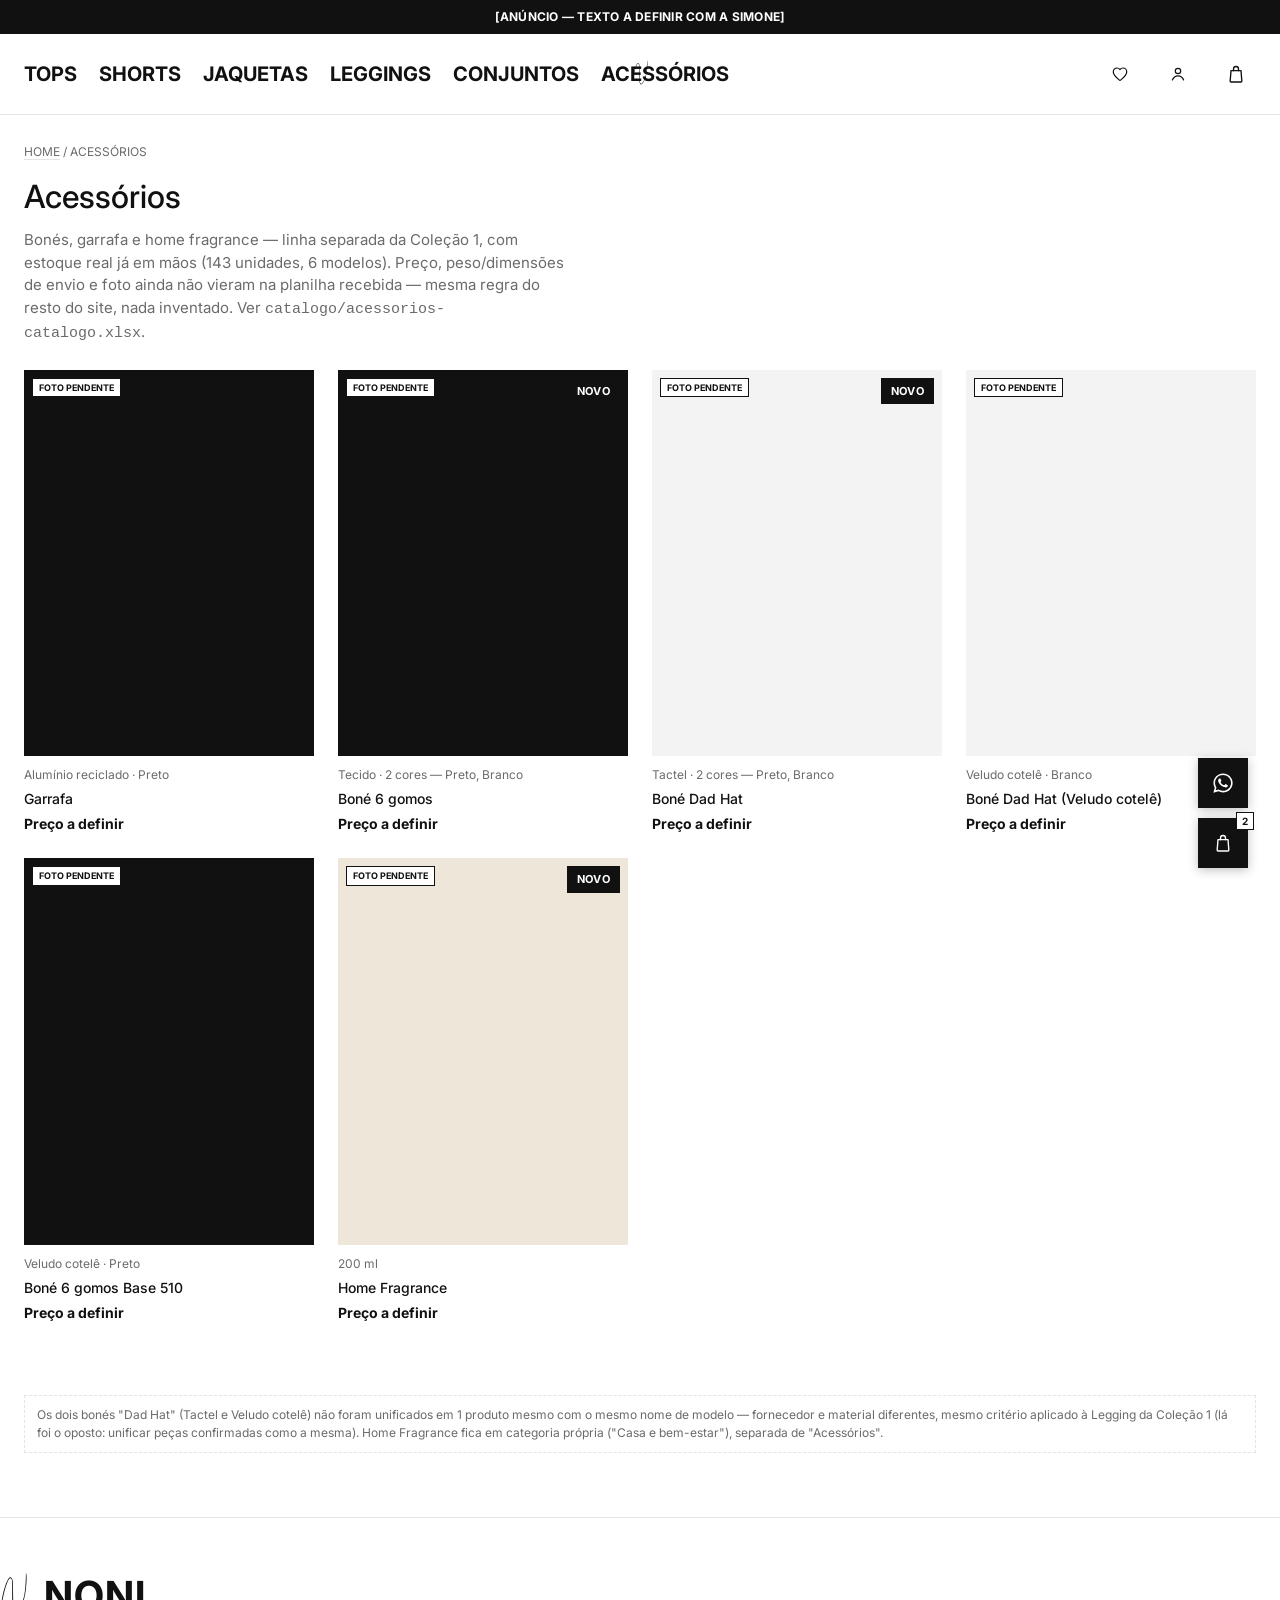
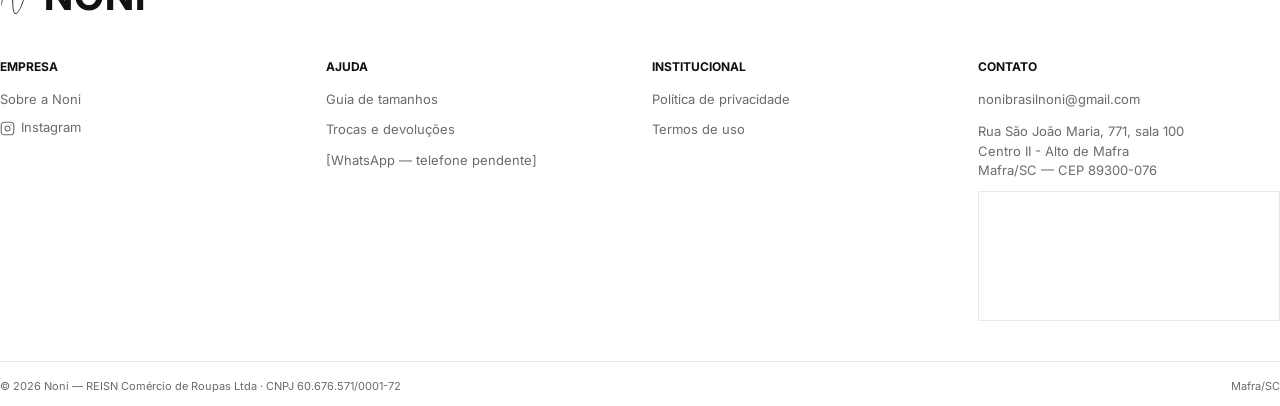
==== acessorios.html @ 7a0b037b "Logo real da marca + página de Acessórios - Substitui o wordmark em texto "NONI" pelo monograma da m" ====
<!doctype html>
<html lang="pt-BR">
<head>
<meta charset="utf-8">
<meta name="viewport" content="width=device-width, initial-scale=1">
<title>Noni — Acessórios (protótipo)</title>
<link rel="preconnect" href="https://fonts.googleapis.com">
<link rel="preconnect" href="https://fonts.gstatic.com" crossorigin>
<link href="https://fonts.googleapis.com/css2?family=Inter:wght@400;500;700&display=swap" rel="stylesheet">
<link rel="stylesheet" href="assets/estilo.css">
</head>
<body>
<a class="skip-link" href="#conteudo">Pular para o conteúdo</a>

<div class="topbar">[ANÚNCIO — TEXTO A DEFINIR COM A SIMONE]</div>

<header class="header">
  <div class="lado">
    <button class="icon-btn menu-mobile-btn" aria-label="Abrir menu" aria-expanded="false" aria-controls="nav-mobile"><svg aria-hidden="true" focusable="false" width="20" height="20" viewBox="0 0 24 24" fill="none" stroke="currentColor" stroke-width="1.8" stroke-linecap="round"><line x1="3" y1="7" x2="21" y2="7"/><line x1="3" y1="12" x2="21" y2="12"/><line x1="3" y1="17" x2="21" y2="17"/></svg></button>
    <nav class="desktop-nav" aria-label="Navegação principal">
      <a href="colecao.html?tipo=tops">Tops</a>
      <a href="colecao.html?tipo=shorts">Shorts</a>
      <a href="colecao.html?tipo=jaquetas">Jaquetas</a>
      <a href="colecao.html?tipo=leggings">Leggings</a>
      <a href="conjuntos.html">Conjuntos</a>
      <a href="acessorios.html"><strong>Acessórios</strong></a>
    </nav>
  </div>
  <a href="index.html" class="logo" aria-label="Noni"><svg class="logo-mark" viewBox="180 241 235 400" fill="currentColor" aria-hidden="true" focusable="false"><path d="M 192.859375 517.648438 C 189.742188 463.351562 220.789062 339.894531 250.992188 294.34375 C 271.96875 268.695312 285.515625 297.582031 286.59375 318.917969 C 289.230469 352.476562 288.628906 387.238281 288.871094 420.679688 C 288.988281 446.691406 290.1875 471.621094 290.070312 498.113281 C 290.90625 522.5625 290.308594 547.976562 297.738281 571.347656 C 313.320312 605.75 340.292969 553.847656 348.082031 538.503906 C 357.3125 520.285156 364.144531 501.109375 370.136719 481.570312 C 387.398438 426.074219 390.15625 376.449219 392.792969 342.050781 C 394.230469 323.113281 395.789062 296.742188 395.90625 264.859375 C 395.667969 255.75 396.027344 251.195312 396.988281 251.074219 C 397.707031 250.953125 399.503906 252.992188 400.101562 257.425781 C 403.9375 288.472656 401.421875 319.277344 398.90625 350.800781 C 395.90625 398.746094 387.636719 445.851562 373.613281 491.640625 C 367.378906 513.933594 320.753906 630.441406 293.664062 576.863281 C 285.875 557.085938 284.914062 536.226562 283.476562 514.894531 C 282.039062 488.523438 281.4375 461.792969 281.4375 435.542969 C 281.078125 396.347656 282.996094 356.554688 280.359375 317.597656 C 280.597656 304.894531 272.6875 282.117188 257.824219 297.101562 C 251.472656 304.054688 247.277344 314.480469 243.441406 322.394531 C 222.464844 372.375 210.480469 424.875 200.769531 477.976562 C 199.332031 485.644531 198.132812 493.796875 197.535156 501.707031 C 196.457031 514.414062 195.855469 523.761719 194.65625 523.761719 C 194.296875 523.761719 193.699219 522.683594 192.859375 517.648438 Z M 192.859375 517.648438 "/></svg></a>
  <div class="lado">
    <button class="icon-btn" aria-label="Lista de desejos"><svg aria-hidden="true" focusable="false" width="18" height="18" viewBox="0 0 24 24" fill="none" stroke="currentColor" stroke-width="1.6" stroke-linejoin="round"><path d="M12 20.5c-.3 0-.6-.1-.8-.3C7.2 16.9 3 13.4 3 9.3 3 6.4 5.2 4 8 4c1.6 0 3.1.8 4 2.1C12.9 4.8 14.4 4 16 4c2.8 0 5 2.4 5 5.3 0 4.1-4.2 7.6-8.2 10.9-.2.2-.5.3-.8.3Z"/></svg></button>
    <button class="icon-btn" aria-label="Minha conta"><svg aria-hidden="true" focusable="false" width="18" height="18" viewBox="0 0 24 24" fill="none" stroke="currentColor" stroke-width="1.6"><circle cx="12" cy="8" r="3.6"/><path d="M4.5 20c1.4-3.6 4.4-5.6 7.5-5.6s6.1 2 7.5 5.6" stroke-linecap="round"/></svg></button>
    <a class="icon-btn" href="carrinho.html" aria-label="Sacola"><svg aria-hidden="true" focusable="false" width="20" height="20" viewBox="0 0 24 24" fill="none" stroke="currentColor" stroke-width="1.6" stroke-linejoin="round"><path d="M6 8h12l1 12.5a1 1 0 0 1-1 1.1H6a1 1 0 0 1-1-1.1L6 8Z"/><path d="M9 8V6a3 3 0 0 1 6 0v2" stroke-linecap="round"/></svg></a>
  </div>
</header>

<nav class="nav-mobile" id="nav-mobile" aria-label="Menu mobile" aria-hidden="true">
  <button class="fechar-menu" aria-label="Fechar menu"><svg aria-hidden="true" focusable="false" width="18" height="18" viewBox="0 0 24 24" fill="none" stroke="currentColor" stroke-width="1.8" stroke-linecap="round"><line x1="5" y1="5" x2="19" y2="19"/><line x1="19" y1="5" x2="5" y2="19"/></svg></button>
  <a href="colecao.html?tipo=tops">Tops</a>
  <a href="colecao.html?tipo=shorts">Shorts</a>
  <a href="colecao.html?tipo=jaquetas">Jaquetas</a>
  <a href="colecao.html?tipo=leggings">Leggings</a>
  <a href="conjuntos.html">Conjuntos</a>
  <a href="acessorios.html">Acessórios</a>
</nav>

<main id="conteudo" class="container">
  <p class="breadcrumb"><a href="index.html">Home</a> / Acessórios</p>
  <h1 style="font-size:32px; font-weight:500; margin:8px 0 8px;">Acessórios</h1>
  <p style="color:var(--cinza-texto-sutil); max-width:60ch; margin:0 0 24px;">Bonés, garrafa e home fragrance — linha separada da Coleção 1, com estoque real já em mãos (143 unidades, 6 modelos). Preço, peso/dimensões de envio e foto ainda não vieram na planilha recebida — mesma regra do resto do site, nada inventado. Ver <code>catalogo/acessorios-catalogo.xlsx</code>.</p>

  <div class="grid-produtos" style="padding-bottom:64px;">

    <article class="card">
      <div class="card-foto" style="background:var(--cor-preto)">
        <span class="foto-pendente">Foto pendente</span>
        <button class="quick-add"><span>+</span> Adicionar rápido</button>
      </div>
      <div class="card-info">
        <p class="cores">Alumínio reciclado · Preto</p>
        <p class="titulo">Garrafa</p>
        <p class="preco">Preço a definir</p>
      </div>
    </article>

    <article class="card">
      <div class="card-foto" style="background:var(--cor-preto)">
        <span class="foto-pendente">Foto pendente</span>
        <span class="badge">Novo</span>
        <button class="quick-add"><span>+</span> Adicionar rápido</button>
      </div>
      <div class="card-info">
        <p class="cores">Tecido · 2 cores — Preto, Branco</p>
        <p class="titulo">Boné 6 gomos</p>
        <p class="preco">Preço a definir</p>
      </div>
    </article>

    <article class="card">
      <div class="card-foto" style="background:var(--cor-branco)">
        <span class="foto-pendente">Foto pendente</span>
        <span class="badge">Novo</span>
        <button class="quick-add"><span>+</span> Adicionar rápido</button>
      </div>
      <div class="card-info">
        <p class="cores">Tactel · 2 cores — Preto, Branco</p>
        <p class="titulo">Boné Dad Hat</p>
        <p class="preco">Preço a definir</p>
      </div>
    </article>

    <article class="card">
      <div class="card-foto" style="background:var(--cor-branco)">
        <span class="foto-pendente">Foto pendente</span>
        <button class="quick-add"><span>+</span> Adicionar rápido</button>
      </div>
      <div class="card-info">
        <p class="cores">Veludo cotelê · Branco</p>
        <p class="titulo">Boné Dad Hat (Veludo cotelê)</p>
        <p class="preco">Preço a definir</p>
      </div>
    </article>

    <article class="card">
      <div class="card-foto" style="background:var(--cor-preto)">
        <span class="foto-pendente">Foto pendente</span>
        <button class="quick-add"><span>+</span> Adicionar rápido</button>
      </div>
      <div class="card-info">
        <p class="cores">Veludo cotelê · Preto</p>
        <p class="titulo">Boné 6 gomos Base 510</p>
        <p class="preco">Preço a definir</p>
      </div>
    </article>

    <article class="card">
      <div class="card-foto" style="background:#efe6da">
        <span class="foto-pendente">Foto pendente</span>
        <span class="badge">Novo</span>
        <button class="quick-add"><span>+</span> Adicionar rápido</button>
      </div>
      <div class="card-info">
        <p class="cores">200 ml</p>
        <p class="titulo">Home Fragrance</p>
        <p class="preco">Preço a definir</p>
      </div>
    </article>

  </div>

  <p class="pendente-nota" style="margin-bottom:48px;">Os dois bonés "Dad Hat" (Tactel e Veludo cotelê) não foram unificados em 1 produto mesmo com o mesmo nome de modelo — fornecedor e material diferentes, mesmo critério aplicado à Legging da Coleção 1 (lá foi o oposto: unificar peças confirmadas como a mesma). Home Fragrance fica em categoria própria ("Casa e bem-estar"), separada de "Acessórios".</p>
</main>

<footer class="footer container">
  <div class="marca"><svg class="logo-mark" viewBox="180 241 235 400" fill="currentColor" aria-hidden="true" focusable="false"><path d="M 192.859375 517.648438 C 189.742188 463.351562 220.789062 339.894531 250.992188 294.34375 C 271.96875 268.695312 285.515625 297.582031 286.59375 318.917969 C 289.230469 352.476562 288.628906 387.238281 288.871094 420.679688 C 288.988281 446.691406 290.1875 471.621094 290.070312 498.113281 C 290.90625 522.5625 290.308594 547.976562 297.738281 571.347656 C 313.320312 605.75 340.292969 553.847656 348.082031 538.503906 C 357.3125 520.285156 364.144531 501.109375 370.136719 481.570312 C 387.398438 426.074219 390.15625 376.449219 392.792969 342.050781 C 394.230469 323.113281 395.789062 296.742188 395.90625 264.859375 C 395.667969 255.75 396.027344 251.195312 396.988281 251.074219 C 397.707031 250.953125 399.503906 252.992188 400.101562 257.425781 C 403.9375 288.472656 401.421875 319.277344 398.90625 350.800781 C 395.90625 398.746094 387.636719 445.851562 373.613281 491.640625 C 367.378906 513.933594 320.753906 630.441406 293.664062 576.863281 C 285.875 557.085938 284.914062 536.226562 283.476562 514.894531 C 282.039062 488.523438 281.4375 461.792969 281.4375 435.542969 C 281.078125 396.347656 282.996094 356.554688 280.359375 317.597656 C 280.597656 304.894531 272.6875 282.117188 257.824219 297.101562 C 251.472656 304.054688 247.277344 314.480469 243.441406 322.394531 C 222.464844 372.375 210.480469 424.875 200.769531 477.976562 C 199.332031 485.644531 198.132812 493.796875 197.535156 501.707031 C 196.457031 514.414062 195.855469 523.761719 194.65625 523.761719 C 194.296875 523.761719 193.699219 522.683594 192.859375 517.648438 Z M 192.859375 517.648438 "/></svg><span>Noni</span></div>
  <div class="colunas">
    <div>
      <h3>Empresa</h3>
      <ul>
        <li><a href="sobre.html">Sobre a Noni</a></li>
        <li><a class="social-link" href="https://www.instagram.com/noni_brasil" target="_blank" rel="noopener"><svg aria-hidden="true" focusable="false" width="15" height="15" viewBox="0 0 24 24" fill="none" stroke="currentColor" stroke-width="1.8" stroke-linecap="round" stroke-linejoin="round"><rect x="2" y="2" width="20" height="20" rx="5" ry="5"/><path d="M16 11.37A4 4 0 1 1 12.63 8 4 4 0 0 1 16 11.37z"/><line x1="17.5" y1="6.5" x2="17.5" y2="6.5"/></svg>Instagram</a></li>
      </ul>
    </div>
    <div>
      <h3>Ajuda</h3>
      <ul>
        <li><a href="guia-de-tamanhos.html">Guia de tamanhos</a></li>
        <li><a href="trocas-e-devolucoes.html">Trocas e devoluções</a></li>
        <li><a href="#">[WhatsApp — telefone pendente]</a></li>
      </ul>
    </div>
    <div>
      <h3>Institucional</h3>
      <ul>
        <li><a href="politica-de-privacidade.html">Política de privacidade</a></li>
        <li><a href="termos-de-uso.html">Termos de uso</a></li>
      </ul>
    </div>
    <div>
      <h3>Contato</h3>
      <ul>
        <li><a href="mailto:nonibrasilnoni@gmail.com">nonibrasilnoni@gmail.com</a></li>
      </ul>
      <address class="endereco">Rua São João Maria, 771, sala 100<br>Centro II - Alto de Mafra<br>Mafra/SC — CEP 89300-076</address>
      <iframe class="mapa" title="Localização da Noni no Google Maps" loading="lazy"
        src="https://www.google.com/maps?q=Rua+S%C3%A3o+Jo%C3%A3o+Maria+771+sala+100+Centro+II+Alto+de+Mafra+Mafra+SC+CEP+89300-076&output=embed"
        referrerpolicy="no-referrer-when-downgrade"></iframe>
    </div>
  </div>

  <div class="footer-base">
    <p>© 2026 Noni — REISN Comércio de Roupas Ltda · CNPJ 60.676.571/0001-72</p>
    <p>Mafra/SC</p>
  </div>
</footer>

<div class="flutuantes">
  <a class="flutuante-btn" href="#" aria-label="Falar no WhatsApp — telefone pendente" title="WhatsApp — telefone pendente"><svg aria-hidden="true" focusable="false" width="22" height="22" viewBox="0 0 448 512" fill="currentColor"><path d="M380.9 97.1C339 55.1 283.2 32 223.9 32c-122.4 0-222 99.6-222 222 0 39.1 10.2 77.3 29.6 111L0 480l117.7-30.9c32.4 17.7 68.9 27 106.1 27h.1c122.3 0 224.1-99.6 224.1-222 0-59.3-25.2-115-67.1-157zm-157 341.6c-33.2 0-65.7-8.9-94-25.7l-6.7-4-69.8 18.3L72 359.2l-4.4-7c-18.5-29.4-28.2-63.3-28.2-98.2 0-101.7 82.8-184.5 184.6-184.5 49.3 0 95.6 19.2 130.4 54.1 34.8 34.9 56.2 81.2 56.1 130.5 0 101.8-84.9 184.6-186.6 184.6zm101.2-138.2c-5.5-2.8-32.8-16.2-37.9-18-5.1-1.9-8.8-2.8-12.5 2.8-3.7 5.6-14.3 18-17.6 21.8-3.2 3.7-6.5 4.2-12 1.4-32.6-16.3-54-29.1-75.5-66-5.7-9.8 5.7-9.1 16.3-30.3 1.8-3.7.9-6.9-.5-9.7-1.4-2.8-12.5-30.1-17.1-41.2-4.5-10.8-9.1-9.3-12.5-9.5-3.2-.2-6.9-.2-10.6-.2-3.7 0-9.7 1.4-14.8 6.9-5.1 5.6-19.4 19-19.4 46.3 0 27.3 19.9 53.7 22.6 57.4 2.8 3.7 39.1 59.7 94.8 83.8 35.2 15.2 49 16.5 66.6 13.9 10.7-1.6 32.8-13.4 37.4-26.4 4.6-13 4.6-24.1 3.2-26.4-1.3-2.5-5-3.9-10.5-6.6z"/></svg></a>
  <a class="flutuante-btn" href="carrinho.html" aria-label="Ver sacola">
    <svg aria-hidden="true" focusable="false" width="20" height="20" viewBox="0 0 24 24" fill="none" stroke="currentColor" stroke-width="1.6" stroke-linejoin="round"><path d="M6 8h12l1 12.5a1 1 0 0 1-1 1.1H6a1 1 0 0 1-1-1.1L6 8Z"/><path d="M9 8V6a3 3 0 0 1 6 0v2" stroke-linecap="round"/></svg><span class="contagem">2</span>
  </a>
</div>

<script src="assets/app.js"></script>
</body>
</html>
---- assets/estilo.css ----
/* ==========================================================================
   NONI — Design system (protótipo HTML → base para seções Liquid)
   Fonte: prompt-reproducao-design.md + design (1).md (mapeamento da Adanola)
   aplicados à paleta real da Coleção 1 (Legenda de Cores da planilha de SKUs).
   ========================================================================== */

:root {
  /* Cor — estritamente grayscale na UI. Cor de marca só entra via foto de produto. */
  --preto: #111111;
  --branco: #ffffff;
  --cinza-borda: #e4e4e4;
  --cinza-desabilitado: #bdbdbd;
  --cinza-texto-sutil: #6b6b6b;

  /* Placeholders de foto — os 4 HEX reais da Coleção 1 (Legenda de Cores),
     usados só como bloco de cor no lugar da foto até o ensaio de 28/09. */
  --cor-branco: #f3f3f3;
  --cor-preto: #111111;
  --cor-esmeralda: #347f88;
  --cor-mascavo: #321310;

  /* Tipografia */
  --fonte: 'Inter', -apple-system, BlinkMacSystemFont, 'Segoe UI', sans-serif;
  --tam-corpo: 15px;
  --tam-h1: 36px;
  --tam-titulo-produto: 20px;
  --tam-nav: 20px;
  --tam-botao: 12px;

  /* Espaçamento / grid */
  --gutter: 24px;
  --gutter-mobile: 12px;
  --max-largura: 1440px;
}

* { box-sizing: border-box; }
html { -webkit-text-size-adjust: 100%; }
body {
  margin: 0;
  font-family: var(--fonte);
  font-size: var(--tam-corpo);
  color: var(--preto);
  background: var(--branco);
  line-height: 1.5;
}
img { max-width: 100%; display: block; }
a { color: inherit; text-decoration: none; }
button { font-family: inherit; cursor: pointer; }

/* Zero border-radius em absolutamente tudo — princípio 1 do design system. */
button, input, .badge, .swatch, .card, .quick-add, .cta { border-radius: 0; }

/* ---------- Foco de teclado ----------
   :focus-visible só aparece pra quem navega por teclado, não a cada clique de mouse.
   Preto por padrão; branco nos botões/áreas de fundo preto, senão o anel some. */
:focus-visible {
  outline: 2px solid var(--preto);
  outline-offset: 3px;
}
.btn-primario:focus-visible,
.quick-add:focus-visible,
.flutuante-btn:focus-visible,
.tamanho-btn[aria-pressed="true"]:focus-visible,
.topbar a:focus-visible {
  outline-color: var(--branco);
}

/* ---------- Links de texto (corpo/rodapé/nota) ----------
   Sublinhado sempre visível (cinza), escurece no hover — um padrão só pro site inteiro,
   em vez de estilo inline espalhado por página. Não se aplica a botões, cards e swatches,
   que já têm o próprio sinal de "isso é clicável". */
main p a,
.footer-base a,
.pendente-nota a,
.beneficios a {
  text-decoration: underline;
  text-decoration-color: var(--cinza-borda);
  text-underline-offset: 3px;
  transition: text-decoration-color .15s ease;
}
main p a:hover,
.footer-base a:hover,
.pendente-nota a:hover,
.beneficios a:hover {
  text-decoration-color: currentColor;
}

.container {
  max-width: var(--max-largura);
  margin: 0 auto;
  padding: 0 var(--gutter-mobile);
}
@media (min-width: 900px) {
  .container { padding: 0 var(--gutter); }
}

/* ---------- Topbar + Header ---------- */
.topbar {
  background: var(--preto);
  color: var(--branco);
  text-align: center;
  font-size: 12px;
  font-weight: 700;
  letter-spacing: .02em;
  padding: 8px 12px;
  text-transform: uppercase;
}

.header {
  display: grid;
  grid-template-columns: 1fr auto 1fr;
  align-items: center;
  padding: 16px var(--gutter-mobile);
  border-bottom: 1px solid var(--cinza-borda);
  position: sticky;
  top: 0;
  background: var(--branco);
  z-index: 20;
}
.header .lado { display: flex; align-items: center; gap: 18px; min-width: 0; }
.header .lado:first-child { justify-content: flex-start; }
.header .lado:last-child { justify-content: flex-end; }
.header .logo { justify-self: center; display: flex; align-items: center; color: var(--preto); }
.logo-mark { display: block; height: 24px; width: auto; }
.header nav.desktop-nav { display: none; gap: 22px; }
.header nav.desktop-nav a {
  font-size: var(--tam-nav);
  font-weight: 700;
  text-transform: uppercase;
  border-bottom: 1px solid transparent;
}
.header nav.desktop-nav a:hover { border-color: var(--preto); }
.icon-btn { display: inline-flex; align-items: center; justify-content: center; width: 40px; height: 40px; background: none; border: 0; padding: 0; color: var(--preto); flex-shrink: 0; }
.icon-btn svg, .flutuante-btn svg, .fechar-menu svg { display: block; }
.menu-mobile-btn { display: inline-flex; }
@media (min-width: 900px) {
  .header { padding: 20px var(--gutter); }
  .logo-mark { height: 28px; }
  .header nav.desktop-nav { display: flex; }
  .menu-mobile-btn { display: none; }
}

/* ---------- Menu mobile (painel cheio, aberto pelo ☰) ---------- */
.nav-mobile {
  position: fixed;
  inset: 0;
  z-index: 50;
  background: var(--branco);
  display: flex;
  flex-direction: column;
  padding: 12px var(--gutter-mobile) 32px;
  transform: translateX(-100%);
  transition: transform .25s ease;
  overflow-y: auto;
}
body.menu-aberto .nav-mobile { transform: translateX(0); }
body.menu-aberto { overflow: hidden; }
.nav-mobile .fechar-menu {
  align-self: flex-end;
  background: none; border: 0;
  font-size: 22px; line-height: 1;
  padding: 12px;
  margin-bottom: 8px;
}
.nav-mobile a {
  display: block;
  font-size: 22px;
  font-weight: 700;
  text-transform: uppercase;
  padding: 16px 4px;
  border-bottom: 1px solid var(--cinza-borda);
  transition: opacity .15s ease;
}
.nav-mobile a:hover,
.nav-mobile a:active { opacity: .55; }
@media (min-width: 900px) {
  .nav-mobile { display: none; }
}

/* ---------- Botões / CTA ---------- */
.btn {
  display: inline-flex;
  align-items: center;
  justify-content: center;
  font-size: var(--tam-botao);
  font-weight: 700;
  text-transform: uppercase;
  letter-spacing: .04em;
  padding: 13px 26px;
  border: 1px solid var(--preto);
  background: var(--branco);
  color: var(--preto);
}
.btn-primario { background: var(--preto); color: var(--branco); }
.btn-full { width: 100%; }
.btn:disabled, .btn[aria-disabled="true"] {
  border-color: var(--cinza-desabilitado);
  color: var(--cinza-desabilitado);
  background: var(--branco);
  cursor: not-allowed;
}

/* ---------- Badge ---------- */
.badge {
  display: inline-block;
  background: var(--preto);
  color: var(--branco);
  font-size: 11px;
  font-weight: 700;
  text-transform: uppercase;
  padding: 5px 10px;
  letter-spacing: .03em;
}
.badge-outline { background: var(--branco); color: var(--preto); border: 1px solid var(--preto); }

/* ---------- Hero (home) ---------- */
.hero { position: relative; }
.hero-grid { display: grid; grid-template-columns: 1fr; }
.hero-painel {
  aspect-ratio: 3 / 4;
  display: flex;
  align-items: flex-end;
  padding: 28px;
  color: var(--branco);
  position: relative;
}
.hero-painel::after {
  content: "";
  position: absolute; inset: 0;
  background: linear-gradient(180deg, rgba(0,0,0,0) 40%, rgba(0,0,0,.35) 100%);
}
.hero-painel--2 { display: none; }
.hero-texto { position: relative; z-index: 1; }
.hero-texto p.eyebrow { font-size: 12px; font-weight: 700; text-transform: uppercase; margin: 0 0 8px; }
.hero-texto h1 { font-size: 28px; font-weight: 500; margin: 0 0 16px; max-width: 22ch; }
.foto-pendente {
  position: absolute; top: 12px; left: 12px; z-index: 2;
  background: var(--branco); color: var(--preto);
  font-size: 10px; font-weight: 700; text-transform: uppercase;
  padding: 4px 8px; border: 1px solid var(--preto);
}
@media (min-width: 900px) {
  .hero-grid { grid-template-columns: 1fr 1fr; }
  .hero-painel { aspect-ratio: auto; height: 78vh; padding: 48px; align-items: center; justify-content: center; text-align: center; }
  .hero-painel--2 { display: flex; }
  .hero-texto h1 { font-size: var(--tam-h1); max-width: 16ch; }
}

/* ---------- Seção / títulos ---------- */
.secao { padding: 48px 0; }
.secao-titulo { display: flex; align-items: baseline; justify-content: space-between; margin-bottom: 20px; }
.secao-titulo h2 { font-size: 20px; font-weight: 700; text-transform: uppercase; margin: 0; }
.secao-titulo a { font-size: 12px; font-weight: 700; text-transform: uppercase; border-bottom: 1px solid var(--preto); }

/* ---------- Grid de produtos + card ---------- */
.grid-produtos {
  display: grid;
  grid-template-columns: repeat(2, 1fr);
  gap: var(--gutter-mobile);
}
@media (min-width: 700px) { .grid-produtos { grid-template-columns: repeat(4, 1fr); gap: var(--gutter); } }

.card { position: relative; }
.card-foto {
  aspect-ratio: 3 / 4;
  position: relative;
  overflow: hidden;
}
.card-foto .foto-link { position: absolute; inset: 0; z-index: 1; }
.card-foto .foto-pendente { top: 8px; left: 8px; right: auto; width: fit-content; max-width: 68%; font-size: 9px; padding: 3px 6px; line-height: 1.3; z-index: 2; }
.card .badge { position: absolute; top: 8px; right: 8px; z-index: 2; }
.card-info { padding-top: 10px; }
.card-info .cores { font-size: 12px; color: var(--cinza-texto-sutil); margin: 0 0 4px; }
.card-info .titulo { font-size: 14px; font-weight: 500; margin: 0 0 4px; }
.card-info .preco { font-size: 14px; font-weight: 700; margin: 0; }
.quick-add {
  position: absolute; left: 8px; right: 8px; bottom: 8px;
  display: flex; align-items: center; justify-content: center; gap: 6px;
  background: var(--preto); color: var(--branco);
  font-size: 11px; font-weight: 700; text-transform: uppercase;
  padding: 10px; border: 0;
  opacity: 0; transform: translateY(6px);
  transition: opacity .15s ease, transform .15s ease;
  z-index: 2;
}
.card:hover .quick-add, .card:focus-within .quick-add { opacity: 1; transform: translateY(0); }
@media (hover: none) {
  /* touch: sem hover — o quick add fica sempre visível, como observado no benchmark mobile */
  .quick-add { opacity: 1; transform: none; position: static; margin-top: 8px; }
}

/* ---------- Barra de filtros/ordenar (PLP) ---------- */
.colecao-barra {
  display: flex; align-items: center; justify-content: space-between;
  padding: 14px 0; margin-bottom: 24px;
  border-top: 1px solid var(--cinza-borda); border-bottom: 1px solid var(--cinza-borda);
}
.filtros-btn {
  display: inline-flex; align-items: center; gap: 8px;
  background: none; border: 0; padding: 4px 0;
  font-size: 12px; font-weight: 700; text-transform: uppercase; letter-spacing: .03em;
}
.colecao-contagem { font-size: 12px; color: var(--cinza-texto-sutil); }

.filtros-backdrop {
  position: fixed; inset: 0; z-index: 45;
  background: rgba(17,17,17,.4);
  opacity: 0; pointer-events: none;
  transition: opacity .25s ease;
}
body.filtros-abertos .filtros-backdrop { opacity: 1; pointer-events: auto; }

.filtros-drawer {
  position: fixed; top: 0; right: 0; bottom: 0; z-index: 50;
  width: min(340px, 88vw);
  background: var(--branco);
  display: flex; flex-direction: column;
  padding: 20px var(--gutter-mobile);
  transform: translateX(100%);
  transition: transform .25s ease;
  overflow-y: auto;
}
body.filtros-abertos .filtros-drawer { transform: translateX(0); }
body.filtros-abertos { overflow: hidden; }
.filtros-drawer .cabecalho { display: flex; align-items: center; justify-content: space-between; margin-bottom: 24px; }
.filtros-drawer .cabecalho h2 { font-size: 14px; font-weight: 700; text-transform: uppercase; margin: 0; }
.filtros-secao { margin-bottom: 28px; padding-bottom: 24px; border-bottom: 1px solid var(--cinza-borda); }
.filtros-secao h3 { font-size: 11px; font-weight: 700; text-transform: uppercase; letter-spacing: .03em; color: var(--cinza-texto-sutil); margin: 0 0 14px; }
.filtros-opcao {
  display: flex; align-items: center; gap: 10px;
  padding: 10px 0; font-size: 14px; cursor: pointer;
}
.filtros-opcao input[type="radio"] { accent-color: var(--preto); width: 17px; height: 17px; flex-shrink: 0; }
.filtros-rodape { margin-top: auto; display: flex; flex-direction: column; gap: 12px; padding-top: 16px; }
.filtros-limpar {
  text-align: center; background: none; border: 0;
  font-size: 12px; text-decoration: underline; text-underline-offset: 3px; color: var(--cinza-texto-sutil);
}

/* ---------- Filtro de linha (PLP) ---------- */
.linhas { display: grid; grid-template-columns: repeat(3, 1fr); gap: var(--gutter-mobile); margin-bottom: 32px; }
.linha-tile { text-align: center; }
.linha-tile .cor { aspect-ratio: 4/3; margin-bottom: 8px; transition: opacity .15s ease; }
.linha-tile:hover .cor { opacity: .82; }
.linha-tile:hover strong { text-decoration: underline; text-underline-offset: 3px; }
.linha-tile strong { display: block; font-size: 13px; font-weight: 700; text-transform: uppercase; }
.linha-tile span { display: block; font-size: 12px; color: var(--cinza-texto-sutil); }

/* ---------- Breadcrumb ---------- */
.breadcrumb { font-size: 12px; color: var(--cinza-texto-sutil); text-transform: uppercase; padding: 16px 0 0; }
.breadcrumb a { border-bottom: 1px solid transparent; }
.breadcrumb a:hover { border-color: currentColor; }

/* ---------- PDP ---------- */
.pdp { display: grid; grid-template-columns: 1fr; gap: 32px; padding: 24px 0 64px; }
@media (min-width: 900px) {
  .pdp { grid-template-columns: 60% 1fr; gap: var(--gutter); align-items: start; }
  .pdp-compra { position: sticky; top: 96px; }
}
.pdp-galeria { display: grid; gap: 8px; }
.pdp-galeria .foto { aspect-ratio: 3/4; position: relative; }

.pdp-compra .titulo { font-size: var(--tam-titulo-produto); font-weight: 500; margin: 12px 0 6px; }
.pdp-compra .preco-linha { display: flex; align-items: center; gap: 10px; margin-bottom: 20px; }
.pdp-compra .preco { font-size: 16px; font-weight: 700; }
.pdp-compra .avaliacao { font-size: 12px; color: var(--cinza-texto-sutil); border-bottom: 1px solid var(--cinza-texto-sutil); }

.opcao-bloco { margin-bottom: 22px; }
.opcao-bloco .rotulo { display: flex; align-items: center; justify-content: space-between; font-size: 12px; font-weight: 700; text-transform: uppercase; margin-bottom: 10px; }
.opcao-bloco .rotulo .guia-tamanho { font-weight: 700; border-bottom: 1px solid var(--preto); text-transform: uppercase; font-size: 11px; }

.swatches { display: flex; gap: 10px; flex-wrap: wrap; }
.swatch, .filtro-cor {
  width: 40px; height: 40px;
  border: 1px solid var(--cinza-borda);
  padding: 4px;
  position: relative;
}
.swatch .miolo, .filtro-cor .miolo { width: 100%; height: 100%; }
.swatch[aria-pressed="true"], .filtro-cor[aria-pressed="true"] { border-color: var(--preto); border-width: 2px; padding: 3px; }

.tamanhos { display: grid; grid-template-columns: repeat(4, 1fr); gap: 8px; }
.tamanho-btn {
  padding: 12px 0;
  text-align: center;
  border: 1px solid var(--preto);
  background: var(--branco);
  font-size: 13px; font-weight: 700;
}
.tamanho-btn[aria-pressed="true"] { background: var(--preto); color: var(--branco); }
.tamanho-btn:disabled { border-color: var(--cinza-desabilitado); color: var(--cinza-desabilitado); cursor: not-allowed; }

.pdp-compra .acoes { display: flex; gap: 10px; margin-top: 18px; }
.pdp-compra .acoes .btn-primario { flex: 1; }
.pdp-compra .acoes .wishlist { width: 52px; flex-shrink: 0; }

.beneficios { display: grid; grid-template-columns: repeat(3, 1fr); gap: 12px; margin-top: 24px; padding-top: 24px; border-top: 1px solid var(--cinza-borda); text-align: center; }
.beneficios div { font-size: 11px; color: var(--cinza-texto-sutil); }
.beneficios-largo { grid-template-columns: 1fr; gap: 24px; }
@media (min-width: 700px) { .beneficios-largo { grid-template-columns: repeat(3, 1fr); } }
.beneficios-largo div { font-size: 13px; }

.grid-3-responsive { display: grid; grid-template-columns: 1fr; gap: 24px; }
@media (min-width: 700px) { .grid-3-responsive { grid-template-columns: repeat(3, 1fr); } }

.accordion { border-top: 1px solid var(--cinza-borda); margin-top: 24px; }
.accordion-item { border-bottom: 1px solid var(--cinza-borda); }
.accordion-item button {
  width: 100%; display: flex; align-items: center; justify-content: space-between;
  background: none; border: 0; padding: 16px 0;
  font-size: 12px; font-weight: 700; text-transform: uppercase;
}
.accordion-item .mais { font-size: 16px; font-weight: 400; }
.accordion-item .painel { display: none; padding: 0 0 16px; font-size: 13px; color: var(--cinza-texto-sutil); }
.accordion-item[data-aberto="true"] .painel { display: block; }
.accordion-item[data-aberto="true"] .mais { transform: rotate(45deg); }

.pendente-nota {
  font-size: 12px; color: var(--cinza-texto-sutil); border: 1px dashed var(--cinza-borda);
  padding: 10px 12px; margin-top: 8px;
}

/* ---------- Footer ---------- */
.footer { background: var(--branco); border-top: 1px solid var(--cinza-borda); padding: 48px 0 0; margin-top: 64px; }
.footer .marca { display: flex; align-items: center; gap: 16px; margin-bottom: 32px; }
.footer .marca .logo-mark { height: 40px; color: var(--preto); }
.footer .marca span { font-size: 34px; font-weight: 700; text-transform: uppercase; letter-spacing: .02em; }
@media (min-width: 700px) {
  .footer .marca .logo-mark { height: 48px; }
  .footer .marca span { font-size: 40px; }
}
.footer .colunas { display: grid; grid-template-columns: repeat(2, 1fr); gap: 32px 24px; }
.footer .colunas h3 { font-size: 12px; text-transform: uppercase; font-weight: 700; margin: 0 0 12px; }
.footer .colunas ul { list-style: none; margin: 0; padding: 0; display: grid; gap: 8px; }
.footer .colunas a { font-size: 13px; color: var(--cinza-texto-sutil); }
.footer .colunas a:hover { color: var(--preto); }
.footer .colunas a.social-link { display: inline-flex; align-items: center; gap: 6px; }
@media (min-width: 700px) { .footer .colunas { grid-template-columns: repeat(4, 1fr); } }

/* Endereço + mapa vivem só na coluna Contato — sem repetir o endereço 2x */
.footer .endereco { font-size: 13px; color: var(--cinza-texto-sutil); font-style: normal; margin: 12px 0 10px; }
.footer .mapa {
  display: block;
  width: 100%;
  height: 110px;
  border: 1px solid var(--cinza-borda);
  filter: grayscale(1) contrast(1.05);
}
.footer .mapa:hover, .footer .mapa:focus { filter: none; }
@media (min-width: 700px) { .footer .mapa { height: 130px; } }

/* Barra legal — CNPJ e razão social, exigência básica de e-commerce no Brasil */
.footer-base {
  margin-top: 40px;
  padding: 16px 0;
  border-top: 1px solid var(--cinza-borda);
  display: flex;
  flex-direction: column;
  gap: 4px;
}
.footer-base p { margin: 0; font-size: 11px; color: var(--cinza-texto-sutil); }
@media (min-width: 700px) {
  .footer-base { flex-direction: row; align-items: center; justify-content: space-between; }
}

/* ---------- Carrinho ---------- */
.carrinho { display: grid; grid-template-columns: 1fr; gap: 32px; padding: 24px 0 64px; }
@media (min-width: 900px) {
  .carrinho { grid-template-columns: 1fr 320px; align-items: start; }
  .carrinho-resumo { position: sticky; top: 96px; }
}
.carrinho-item { display: flex; gap: 16px; padding: 20px 0; border-bottom: 1px solid var(--cinza-borda); }
.carrinho-item .foto { width: 84px; height: 105px; flex-shrink: 0; position: relative; }
.carrinho-item .foto .foto-pendente { font-size: 8px; padding: 2px 4px; max-width: 90%; }
.carrinho-item .info { flex: 1; min-width: 0; }
.carrinho-item .info .titulo { font-size: 14px; font-weight: 500; margin: 0 0 4px; }
.carrinho-item .info .variante { font-size: 12px; color: var(--cinza-texto-sutil); margin: 0 0 12px; }
.carrinho-item .rodape-item { display: flex; align-items: center; justify-content: space-between; gap: 12px; flex-wrap: wrap; }
.qtd-stepper { display: inline-flex; border: 1px solid var(--cinza-borda); }
.qtd-stepper button { width: 36px; height: 36px; background: none; border: 0; font-size: 15px; }
.qtd-stepper span { width: 32px; text-align: center; display: inline-flex; align-items: center; justify-content: center; font-size: 13px; }
.carrinho-item .remover { font-size: 11px; text-transform: uppercase; text-decoration: underline; color: var(--cinza-texto-sutil); background: none; border: 0; padding: 0; }
.carrinho-item .preco-item { font-size: 13px; font-weight: 700; white-space: nowrap; }

.carrinho-resumo { border: 1px solid var(--cinza-borda); padding: 20px; }
.carrinho-resumo h2 { font-size: 12px; text-transform: uppercase; font-weight: 700; margin: 0 0 16px; }
.carrinho-resumo .linha { display: flex; justify-content: space-between; font-size: 13px; margin-bottom: 10px; color: var(--cinza-texto-sutil); }
.carrinho-resumo .linha.total { font-weight: 700; font-size: 15px; color: var(--preto); border-top: 1px solid var(--cinza-borda); padding-top: 12px; margin-top: 12px; }
.carrinho-vazio { text-align: center; padding: 64px 0; color: var(--cinza-texto-sutil); }

/* ---------- Conjuntos ---------- */
.conjunto-bloco { border-bottom: 1px solid var(--cinza-borda); padding: 40px 0; scroll-margin-top: 84px; }
.conjunto-cabecalho { display: flex; align-items: center; gap: 14px; margin-bottom: 20px; }
.conjunto-cabecalho .amostra { width: 40px; height: 40px; flex-shrink: 0; border: 1px solid var(--cinza-borda); }
.conjunto-cabecalho h2 { font-size: 20px; font-weight: 500; margin: 0; }
.conjunto-cabecalho p { font-size: 13px; color: var(--cinza-texto-sutil); margin: 2px 0 0; }
.conjunto-pecas { display: grid; grid-template-columns: repeat(2, 1fr); gap: var(--gutter-mobile); }
@media (min-width: 700px) { .conjunto-pecas { grid-template-columns: repeat(6, 1fr); } }

/* ---------- Botões flutuantes (WhatsApp + sacola) ---------- */
.flutuantes { position: fixed; right: 16px; bottom: 16px; z-index: 40; display: flex; flex-direction: column; gap: 10px; }
.flutuante-btn {
  width: 50px; height: 50px;
  background: var(--preto); color: var(--branco);
  display: flex; align-items: center; justify-content: center;
  font-size: 22px; border: 0; position: relative;
  box-shadow: 0 2px 10px rgba(0,0,0,.25);
}
.flutuante-btn .contagem {
  position: absolute; top: -6px; right: -6px;
  background: var(--branco); color: var(--preto); border: 1px solid var(--preto);
  font-size: 10px; font-weight: 700; min-width: 18px; height: 18px;
  display: flex; align-items: center; justify-content: center; padding: 0 3px;
}
@media (min-width: 900px) { .flutuantes { right: 32px; bottom: 32px; } }

/* ---------- Sobre a Noni ---------- */
.sobre-intro { padding: 24px 0 8px; }
.sobre-intro h1 { font-size: 32px; font-weight: 500; margin: 0 0 16px; max-width: 18ch; }
.sobre-lead { font-size: 15px; color: var(--cinza-texto-sutil); max-width: 56ch; margin: 0; }
@media (min-width: 900px) { .sobre-intro h1 { font-size: 44px; } }

.sobre-fatos {
  display: grid; grid-template-columns: repeat(3, 1fr); gap: var(--gutter-mobile);
  padding: 32px 0 48px; border-bottom: 1px solid var(--cinza-borda);
}
.sobre-fatos .fato strong { display: block; font-size: 28px; font-weight: 700; }
.sobre-fatos .fato span { display: block; font-size: 12px; color: var(--cinza-texto-sutil); margin-top: 4px; }
@media (min-width: 900px) { .sobre-fatos .fato strong { font-size: 40px; } }

.skip-link {
  position: absolute; left: -999px; top: 0; background: var(--preto); color: var(--branco);
  padding: 10px 16px; z-index: 100;
}
.skip-link:focus { left: 12px; top: 12px; }
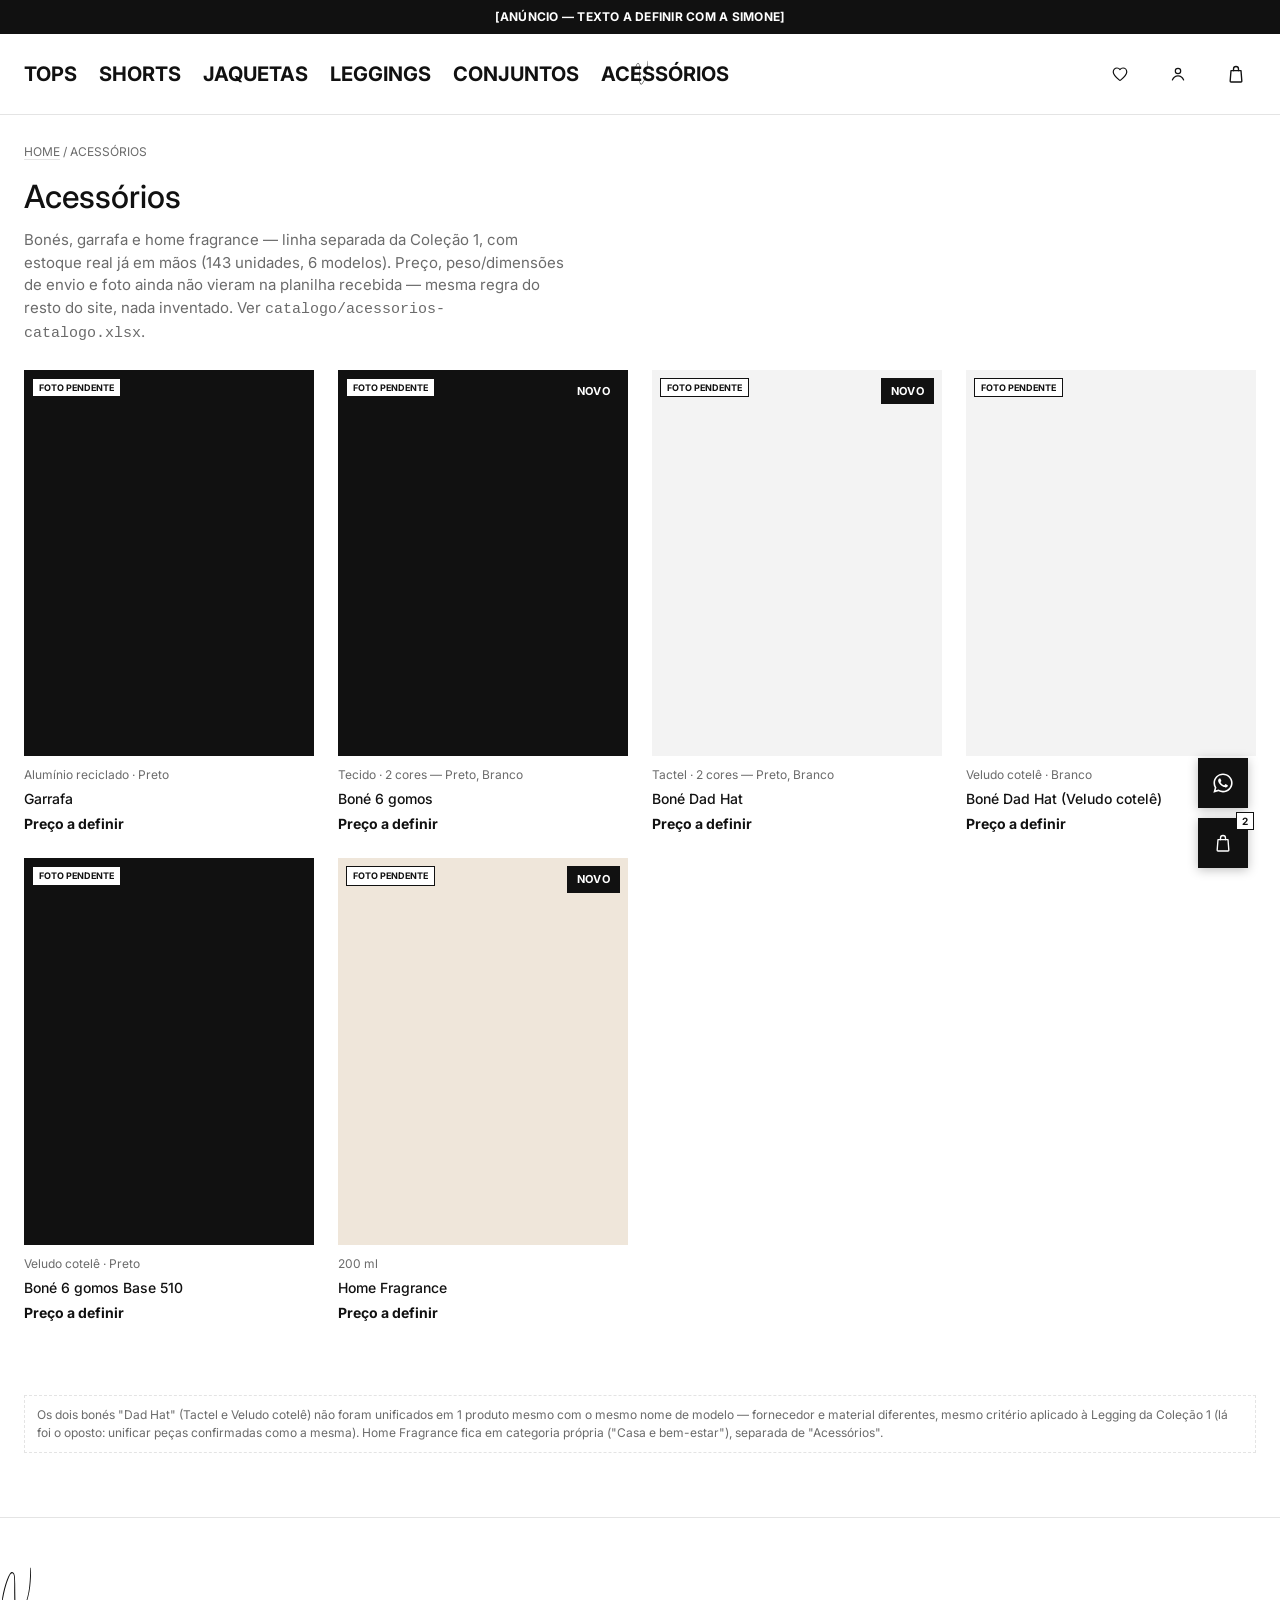
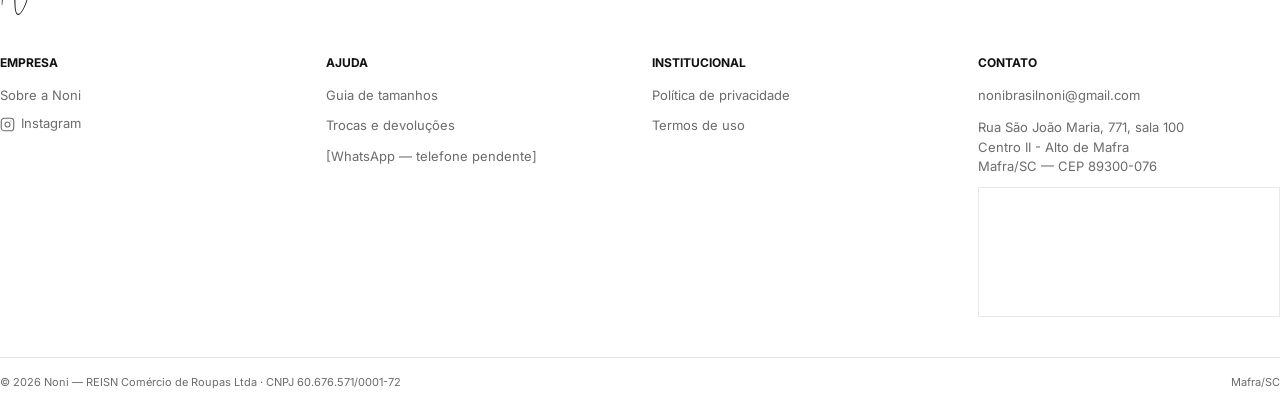
==== commit 1d43e587: "Remove o texto "Noni" do rodapé, deixa só a logo Co-Authored-By: Claude Sonnet 5 <noreply@anthropic." ====
--- a/acessorios.html
+++ b/acessorios.html
@@ -132,7 +132,7 @@
 </main>
 
 <footer class="footer container">
-  <div class="marca"><svg class="logo-mark" viewBox="180 241 235 400" fill="currentColor" aria-hidden="true" focusable="false"><path d="M 192.859375 517.648438 C 189.742188 463.351562 220.789062 339.894531 250.992188 294.34375 C 271.96875 268.695312 285.515625 297.582031 286.59375 318.917969 C 289.230469 352.476562 288.628906 387.238281 288.871094 420.679688 C 288.988281 446.691406 290.1875 471.621094 290.070312 498.113281 C 290.90625 522.5625 290.308594 547.976562 297.738281 571.347656 C 313.320312 605.75 340.292969 553.847656 348.082031 538.503906 C 357.3125 520.285156 364.144531 501.109375 370.136719 481.570312 C 387.398438 426.074219 390.15625 376.449219 392.792969 342.050781 C 394.230469 323.113281 395.789062 296.742188 395.90625 264.859375 C 395.667969 255.75 396.027344 251.195312 396.988281 251.074219 C 397.707031 250.953125 399.503906 252.992188 400.101562 257.425781 C 403.9375 288.472656 401.421875 319.277344 398.90625 350.800781 C 395.90625 398.746094 387.636719 445.851562 373.613281 491.640625 C 367.378906 513.933594 320.753906 630.441406 293.664062 576.863281 C 285.875 557.085938 284.914062 536.226562 283.476562 514.894531 C 282.039062 488.523438 281.4375 461.792969 281.4375 435.542969 C 281.078125 396.347656 282.996094 356.554688 280.359375 317.597656 C 280.597656 304.894531 272.6875 282.117188 257.824219 297.101562 C 251.472656 304.054688 247.277344 314.480469 243.441406 322.394531 C 222.464844 372.375 210.480469 424.875 200.769531 477.976562 C 199.332031 485.644531 198.132812 493.796875 197.535156 501.707031 C 196.457031 514.414062 195.855469 523.761719 194.65625 523.761719 C 194.296875 523.761719 193.699219 522.683594 192.859375 517.648438 Z M 192.859375 517.648438 "/></svg><span>Noni</span></div>
+  <div class="marca"><svg class="logo-mark" viewBox="180 241 235 400" fill="currentColor" aria-hidden="true" focusable="false"><path d="M 192.859375 517.648438 C 189.742188 463.351562 220.789062 339.894531 250.992188 294.34375 C 271.96875 268.695312 285.515625 297.582031 286.59375 318.917969 C 289.230469 352.476562 288.628906 387.238281 288.871094 420.679688 C 288.988281 446.691406 290.1875 471.621094 290.070312 498.113281 C 290.90625 522.5625 290.308594 547.976562 297.738281 571.347656 C 313.320312 605.75 340.292969 553.847656 348.082031 538.503906 C 357.3125 520.285156 364.144531 501.109375 370.136719 481.570312 C 387.398438 426.074219 390.15625 376.449219 392.792969 342.050781 C 394.230469 323.113281 395.789062 296.742188 395.90625 264.859375 C 395.667969 255.75 396.027344 251.195312 396.988281 251.074219 C 397.707031 250.953125 399.503906 252.992188 400.101562 257.425781 C 403.9375 288.472656 401.421875 319.277344 398.90625 350.800781 C 395.90625 398.746094 387.636719 445.851562 373.613281 491.640625 C 367.378906 513.933594 320.753906 630.441406 293.664062 576.863281 C 285.875 557.085938 284.914062 536.226562 283.476562 514.894531 C 282.039062 488.523438 281.4375 461.792969 281.4375 435.542969 C 281.078125 396.347656 282.996094 356.554688 280.359375 317.597656 C 280.597656 304.894531 272.6875 282.117188 257.824219 297.101562 C 251.472656 304.054688 247.277344 314.480469 243.441406 322.394531 C 222.464844 372.375 210.480469 424.875 200.769531 477.976562 C 199.332031 485.644531 198.132812 493.796875 197.535156 501.707031 C 196.457031 514.414062 195.855469 523.761719 194.65625 523.761719 C 194.296875 523.761719 193.699219 522.683594 192.859375 517.648438 Z M 192.859375 517.648438 "/></svg></div>
   <div class="colunas">
     <div>
       <h3>Empresa</h3>
--- a/assets/estilo.css
+++ b/assets/estilo.css
@@ -422,12 +422,10 @@
 
 /* ---------- Footer ---------- */
 .footer { background: var(--branco); border-top: 1px solid var(--cinza-borda); padding: 48px 0 0; margin-top: 64px; }
-.footer .marca { display: flex; align-items: center; gap: 16px; margin-bottom: 32px; }
-.footer .marca .logo-mark { height: 40px; color: var(--preto); }
-.footer .marca span { font-size: 34px; font-weight: 700; text-transform: uppercase; letter-spacing: .02em; }
+.footer .marca { display: flex; align-items: center; margin-bottom: 32px; }
+.footer .marca .logo-mark { height: 48px; color: var(--preto); }
 @media (min-width: 700px) {
-  .footer .marca .logo-mark { height: 48px; }
-  .footer .marca span { font-size: 40px; }
+  .footer .marca .logo-mark { height: 56px; }
 }
 .footer .colunas { display: grid; grid-template-columns: repeat(2, 1fr); gap: 32px 24px; }
 .footer .colunas h3 { font-size: 12px; text-transform: uppercase; font-weight: 700; margin: 0 0 12px; }
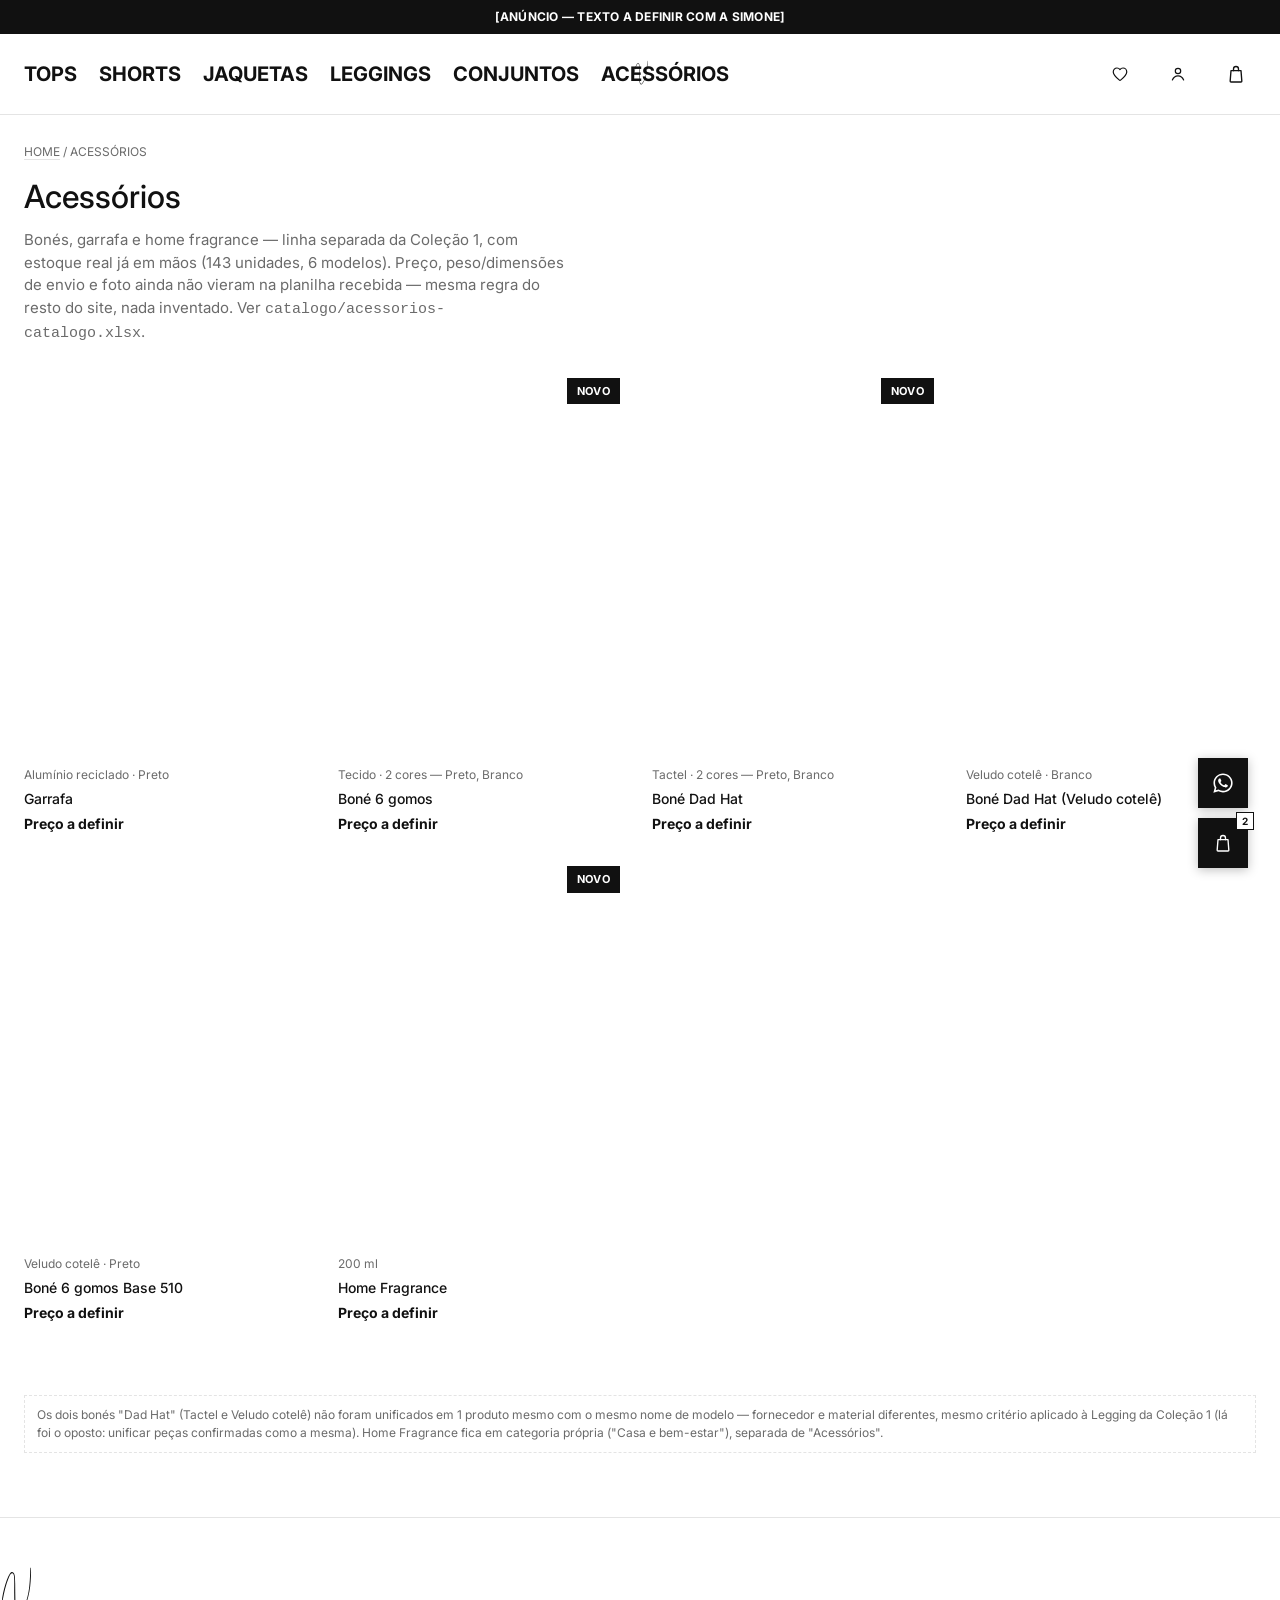
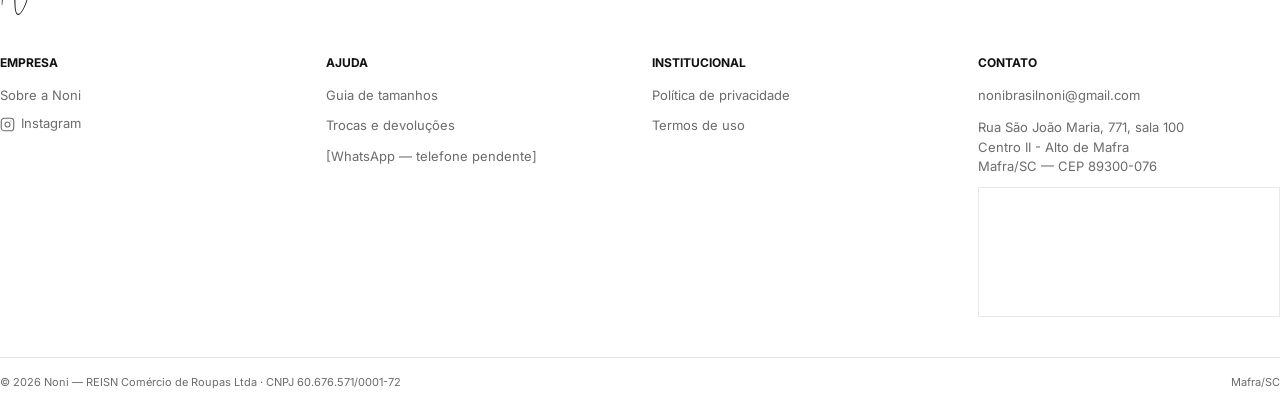
==== commit 171a569f: "Aplica as fotos de banco (Unsplash) dos 16 produtos no protótipo Mesmas fotos já usadas nos produtos" ====
--- a/acessorios.html
+++ b/acessorios.html
@@ -52,8 +52,7 @@
   <div class="grid-produtos" style="padding-bottom:64px;">
 
     <article class="card">
-      <div class="card-foto" style="background:var(--cor-preto)">
-        <span class="foto-pendente">Foto pendente</span>
+      <div class="card-foto" style="background-image:url('https://cdn.shopify.com/s/files/1/1032/8889/7717/files/photo-1598410924570-6e37b6c54fe6.jpg?v=1790599587')" title="Foto de banco (Unsplash) — produto real pendente do ensaio fotográfico da Noni">
         <button class="quick-add"><span>+</span> Adicionar rápido</button>
       </div>
       <div class="card-info">
@@ -64,8 +63,7 @@
     </article>
 
     <article class="card">
-      <div class="card-foto" style="background:var(--cor-preto)">
-        <span class="foto-pendente">Foto pendente</span>
+      <div class="card-foto" style="background-image:url('https://cdn.shopify.com/s/files/1/1032/8889/7717/files/photo-1691256676359-20e5c6d4bc92.jpg?v=1790600133')" title="Foto de banco (Unsplash) — produto real pendente do ensaio fotográfico da Noni">
         <span class="badge">Novo</span>
         <button class="quick-add"><span>+</span> Adicionar rápido</button>
       </div>
@@ -77,8 +75,7 @@
     </article>
 
     <article class="card">
-      <div class="card-foto" style="background:var(--cor-branco)">
-        <span class="foto-pendente">Foto pendente</span>
+      <div class="card-foto" style="background-image:url('https://cdn.shopify.com/s/files/1/1032/8889/7717/files/photo-1521369909029-2afed882baee.jpg?v=1790599593')" title="Foto de banco (Unsplash) — produto real pendente do ensaio fotográfico da Noni">
         <span class="badge">Novo</span>
         <button class="quick-add"><span>+</span> Adicionar rápido</button>
       </div>
@@ -90,8 +87,7 @@
     </article>
 
     <article class="card">
-      <div class="card-foto" style="background:var(--cor-branco)">
-        <span class="foto-pendente">Foto pendente</span>
+      <div class="card-foto" style="background-image:url('https://cdn.shopify.com/s/files/1/1032/8889/7717/files/photo-1656166229825-8bb5c3214111.jpg?v=1790599597')" title="Foto de banco (Unsplash) — produto real pendente do ensaio fotográfico da Noni">
         <button class="quick-add"><span>+</span> Adicionar rápido</button>
       </div>
       <div class="card-info">
@@ -102,8 +98,7 @@
     </article>
 
     <article class="card">
-      <div class="card-foto" style="background:var(--cor-preto)">
-        <span class="foto-pendente">Foto pendente</span>
+      <div class="card-foto" style="background-image:url('https://cdn.shopify.com/s/files/1/1032/8889/7717/files/photo-1691256676359-20e5c6d4bc92_ee0c0256-467b-45ce-8606-fbd01b0a078e.jpg?v=1790600136')" title="Foto de banco (Unsplash) — produto real pendente do ensaio fotográfico da Noni">
         <button class="quick-add"><span>+</span> Adicionar rápido</button>
       </div>
       <div class="card-info">
@@ -114,8 +109,7 @@
     </article>
 
     <article class="card">
-      <div class="card-foto" style="background:#efe6da">
-        <span class="foto-pendente">Foto pendente</span>
+      <div class="card-foto" style="background-image:url('https://cdn.shopify.com/s/files/1/1032/8889/7717/files/photo-1641424222187-1c336d21804c.jpg?v=1790599603')" title="Foto de banco (Unsplash) — produto real pendente do ensaio fotográfico da Noni">
         <span class="badge">Novo</span>
         <button class="quick-add"><span>+</span> Adicionar rápido</button>
       </div>
--- a/assets/estilo.css
+++ b/assets/estilo.css
@@ -265,6 +265,8 @@
   aspect-ratio: 3 / 4;
   position: relative;
   overflow: hidden;
+  background-size: cover;
+  background-position: center;
 }
 .card-foto .foto-link { position: absolute; inset: 0; z-index: 1; }
 .card-foto .foto-pendente { top: 8px; left: 8px; right: auto; width: fit-content; max-width: 68%; font-size: 9px; padding: 3px 6px; line-height: 1.3; z-index: 2; }
@@ -285,8 +287,10 @@
 }
 .card:hover .quick-add, .card:focus-within .quick-add { opacity: 1; transform: translateY(0); }
 @media (hover: none) {
-  /* touch: sem hover — o quick add fica sempre visível, como observado no benchmark mobile */
-  .quick-add { opacity: 1; transform: none; position: static; margin-top: 8px; }
+  /* touch: sem hover — o quick add fica sempre visível, como observado no benchmark mobile.
+     Continua absoluto (sobreposto ao rodapé da foto): como é filho de .card-foto (overflow:hidden),
+     position:static o empurrava para o topo, por cima do selo "Foto pendente". */
+  .quick-add { opacity: 1; transform: none; }
 }
 
 /* ---------- Barra de filtros/ordenar (PLP) ---------- */
@@ -358,7 +362,7 @@
   .pdp-compra { position: sticky; top: 96px; }
 }
 .pdp-galeria { display: grid; gap: 8px; }
-.pdp-galeria .foto { aspect-ratio: 3/4; position: relative; }
+.pdp-galeria .foto { aspect-ratio: 3/4; position: relative; background-size: cover; background-position: center; }
 
 .pdp-compra .titulo { font-size: var(--tam-titulo-produto); font-weight: 500; margin: 12px 0 6px; }
 .pdp-compra .preco-linha { display: flex; align-items: center; gap: 10px; margin-bottom: 20px; }
@@ -419,6 +423,30 @@
   font-size: 12px; color: var(--cinza-texto-sutil); border: 1px dashed var(--cinza-borda);
   padding: 10px 12px; margin-top: 8px;
 }
+
+/* ---------- Tabela de medidas (guia de tamanhos) ---------- */
+.tabela-medidas-wrap { overflow-x: auto; margin-bottom: 16px; }
+.tabela-medidas { border-collapse: collapse; width: 100%; min-width: 480px; }
+.tabela-medidas th, .tabela-medidas td { padding: 10px 12px; border: 1px solid var(--cinza-borda); }
+.tabela-medidas th { text-align: left; font-size: 11px; text-transform: uppercase; font-weight: 700; }
+.tabela-medidas td:first-child { font-weight: 700; }
+.tabela-medidas td:not(:first-child) { color: var(--cinza-texto-sutil); }
+
+.como-medir strong { display: block; font-size: 13px; text-transform: uppercase; margin-bottom: 6px; }
+.como-medir p { font-size: 13px; color: var(--cinza-texto-sutil); margin: 0; }
+
+.duvida-tamanho { background: #fafafa; margin-top: 24px; padding: 32px 24px; }
+.duvida-tamanho h2 { font-size: 16px; font-weight: 700; text-transform: uppercase; margin: 0 0 8px; }
+.duvida-tamanho p { font-size: 13px; color: var(--cinza-texto-sutil); margin: 0; }
+
+/* ---------- Página de conteúdo legal (Trocas, Privacidade, Termos) ----------
+   Antes cada h1/h2/p repetia o mesmo style="" inline nos 3 arquivos —
+   26 repetições ao todo. Centralizado aqui: 1 lugar pra mudar espaçamento. */
+.pagina-legal { max-width: 760px; padding-bottom: 64px; }
+.pagina-legal h1 { font-size: 28px; font-weight: 500; margin: 8px 0 20px; }
+.pagina-legal > .pendente-nota { margin-bottom: 32px; }
+.pagina-legal h2 { font-size: 15px; text-transform: uppercase; font-weight: 700; margin: 28px 0 8px; }
+.pagina-legal p { font-size: 14px; color: var(--cinza-texto-sutil); }
 
 /* ---------- Footer ---------- */
 .footer { background: var(--branco); border-top: 1px solid var(--cinza-borda); padding: 48px 0 0; margin-top: 64px; }
@@ -468,7 +496,7 @@
   .carrinho-resumo { position: sticky; top: 96px; }
 }
 .carrinho-item { display: flex; gap: 16px; padding: 20px 0; border-bottom: 1px solid var(--cinza-borda); }
-.carrinho-item .foto { width: 84px; height: 105px; flex-shrink: 0; position: relative; }
+.carrinho-item .foto { width: 84px; height: 105px; flex-shrink: 0; position: relative; background-size: cover; background-position: center; }
 .carrinho-item .foto .foto-pendente { font-size: 8px; padding: 2px 4px; max-width: 90%; }
 .carrinho-item .info { flex: 1; min-width: 0; }
 .carrinho-item .info .titulo { font-size: 14px; font-weight: 500; margin: 0 0 4px; }
